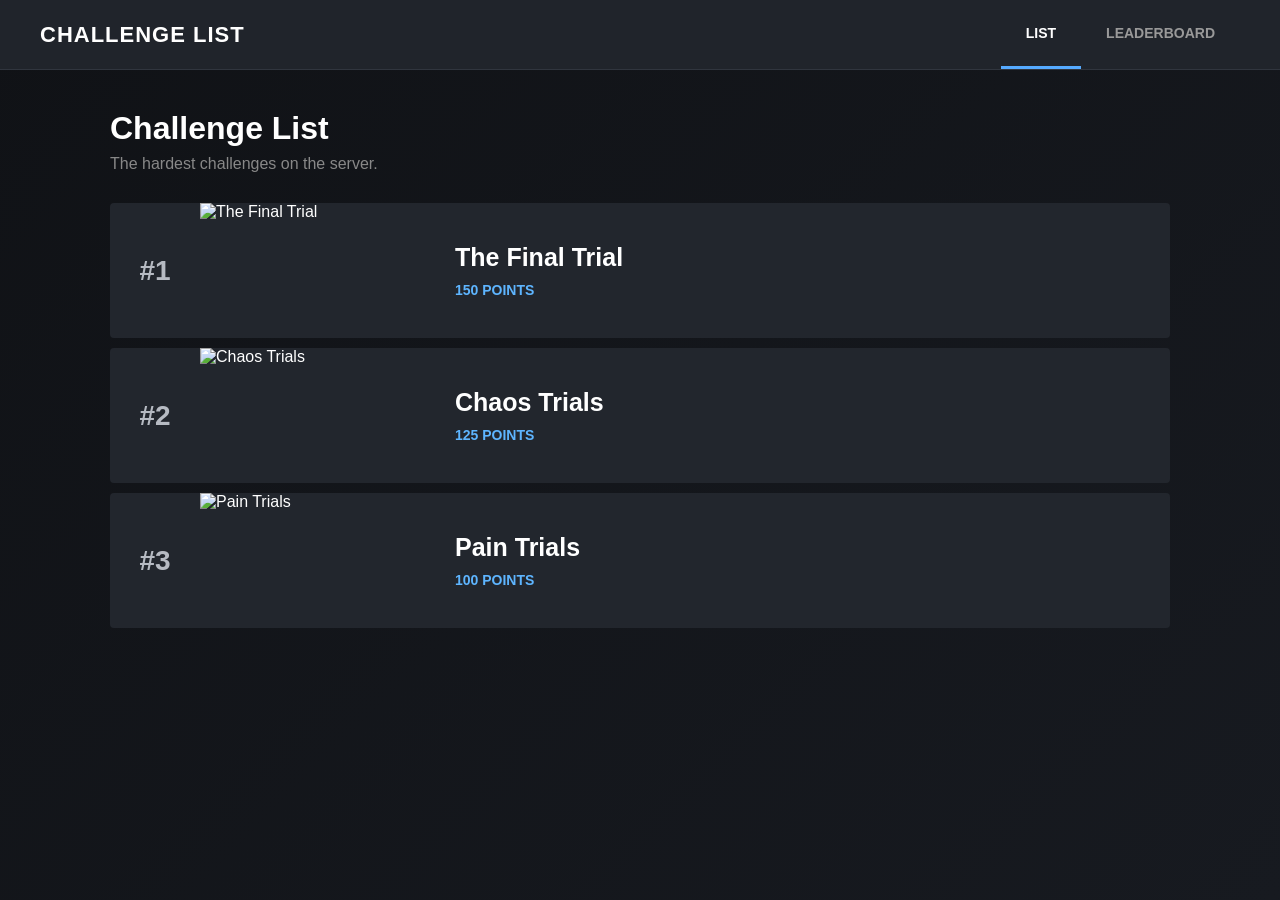
==== challengelist/index.html @ 8e56718d "ftesting stuff" ====
<!DOCTYPE html>
<html lang="en">
<head>
    <meta charset="UTF-8">
    <meta name="viewport" content="width=device-width, initial-scale=1.0">

    <title>Challenge List</title>

    <link rel="stylesheet" href="style.css">
</head>

<body>

<header>
    <div class="site-title">
        CHALLENGE LIST
    </div>

    <nav>
        <button class="nav-button active" data-page="list">
            LIST
        </button>

        <button class="nav-button" data-page="leaderboard">
            LEADERBOARD
        </button>
    </nav>
</header>


<main>

    <!-- LEVEL LIST -->
    <section id="list-page" class="page active-page">

        <div class="page-header">
            <h1>Challenge List</h1>
            <p>The hardest challenges on the server.</p>
        </div>

        <div id="level-list"></div>

    </section>


    <!-- PLAYER LEADERBOARD -->
    <section id="leaderboard-page" class="page">

        <div class="page-header">
            <h1>Leaderboard</h1>
            <p>Top players ranked by points.</p>
        </div>

        <div id="player-list"></div>

    </section>

</main>


<script src="script.js"></script>

</body>
</html>
---- challengelist/style.css ----
* {
    box-sizing: border-box;
}

body {
    margin: 0;

    background:
        linear-gradient(
            135deg,
            #101216,
            #171a20
        );

    color: white;

    font-family:
        Arial,
        Helvetica,
        sans-serif;

    min-height: 100vh;
}


/* =========================
   HEADER
========================= */

header {
    height: 70px;

    background: #20242b;

    display: flex;
    align-items: center;
    justify-content: space-between;

    padding: 0 40px;

    border-bottom: 1px solid #30353e;
}

.site-title {
    font-size: 22px;
    font-weight: 800;

    letter-spacing: 1px;
}

nav {
    height: 100%;

    display: flex;
}

.nav-button {
    border: none;
    background: transparent;

    color: #999;

    font-size: 14px;
    font-weight: bold;

    padding: 0 25px;

    cursor: pointer;

    border-bottom: 3px solid transparent;

    transition: 0.15s;
}

.nav-button:hover {
    color: white;
}

.nav-button.active {
    color: white;

    border-bottom-color: #55aaff;
}


/* =========================
   PAGE
========================= */

main {
    width: 100%;

    max-width: 1100px;

    margin: auto;

    padding: 40px 20px;
}

.page {
    display: none;
}

.page.active-page {
    display: block;
}

.page-header {
    margin-bottom: 30px;
}

.page-header h1 {
    margin: 0;

    font-size: 32px;
}

.page-header p {
    margin-top: 8px;

    color: #888;
}


/* =========================
   LEVEL LIST
========================= */

.level-card {
    height: 135px;

    display: flex;
    align-items: center;

    background: #22262d;

    margin-bottom: 10px;

    border-radius: 4px;

    overflow: hidden;

    transition:
        background 0.15s,
        transform 0.15s;
}

.level-card:hover {
    background: #292e36;

    transform: translateX(4px);
}


/* RANK */

.level-rank {
    width: 90px;

    flex-shrink: 0;

    text-align: center;

    font-size: 28px;
    font-weight: bold;

    color: #b6bac2;
}


/* IMAGE */

.level-image {
    width: 230px;
    height: 135px;

    object-fit: cover;

    flex-shrink: 0;
}


/* LEVEL INFORMATION */

.level-info {
    flex: 1;

    padding: 20px 25px;
}

.level-name {
    font-size: 25px;

    font-weight: bold;

    margin-bottom: 10px;
}

.level-points {
    color: #5eb5ff;

    font-size: 14px;

    font-weight: bold;
}


/* =========================
   PLAYER LEADERBOARD
========================= */

.player-card {
    height: 75px;

    display: flex;
    align-items: center;

    background: #22262d;

    border-bottom: 1px solid #30353e;

    padding: 0 25px;
}

.player-card:hover {
    background: #292e36;
}

.player-rank {
    width: 90px;

    font-size: 22px;

    font-weight: bold;

    color: #aaa;
}

.player-name {
    flex: 1;

    font-size: 19px;

    font-weight: bold;
}

.player-points {
    font-size: 17px;

    color: #5eb5ff;

    font-weight: bold;
}


/* =========================
   TOP 3
========================= */

.player-card:nth-child(1) .player-rank {
    color: #ffd54a;
}

.player-card:nth-child(2) .player-rank {
    color: #c8c8c8;
}

.player-card:nth-child(3) .player-rank {
    color: #cd7f32;
}


/* =========================
   MOBILE
========================= */

@media (max-width: 700px) {

    header {
        padding: 0 15px;
    }

    .site-title {
        font-size: 15px;
    }

    .nav-button {
        padding: 0 10px;

        font-size: 12px;
    }

    .level-card {
        height: 95px;
    }

    .level-rank {
        width: 55px;

        font-size: 19px;
    }

    .level-image {
        width: 130px;
        height: 95px;
    }

    .level-info {
        padding: 10px;
    }

    .level-name {
        font-size: 17px;
    }

    .level-points {
        font-size: 11px;
    }
}
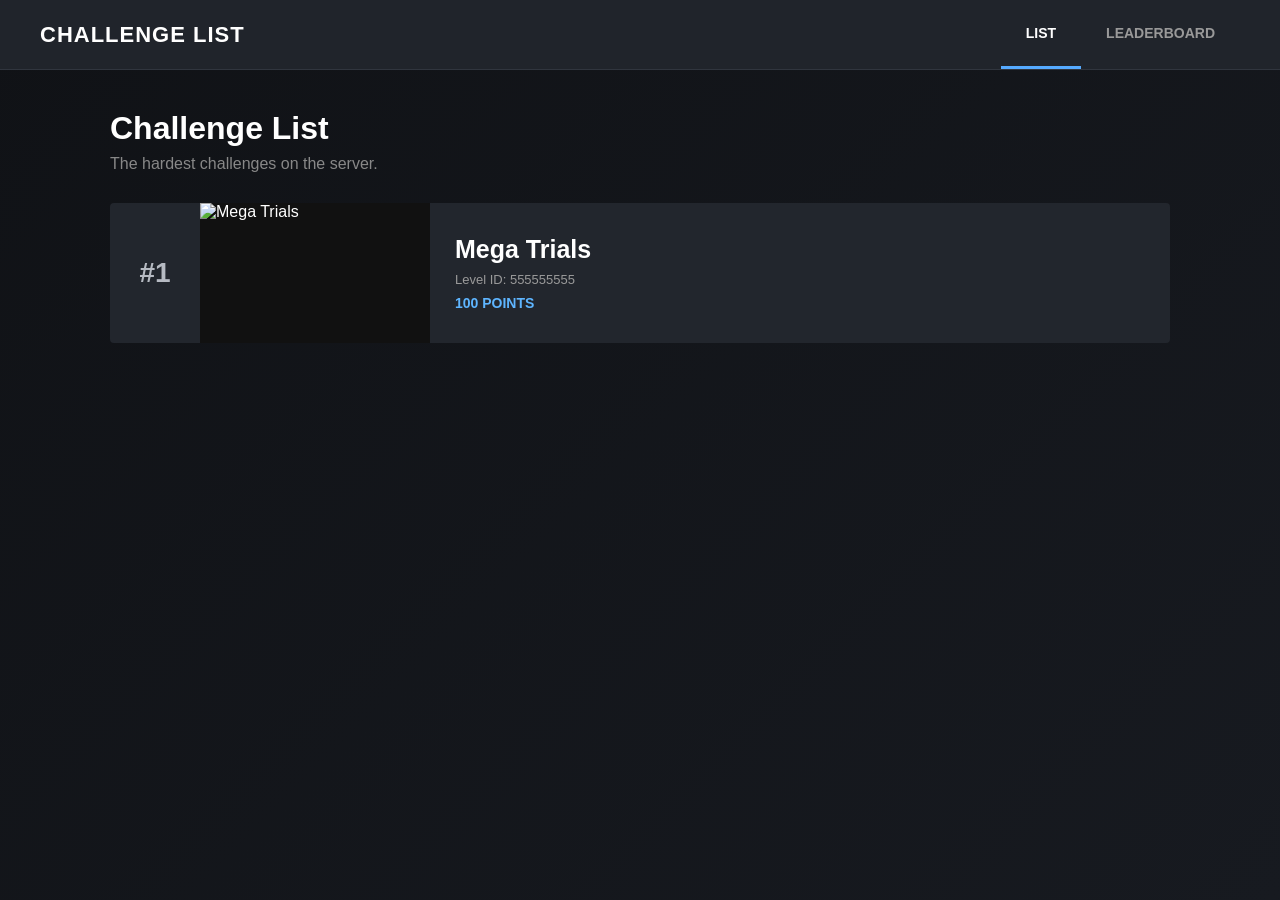
==== commit 89f38f47: "test 2" ====
--- a/challengelist/index.html
+++ b/challengelist/index.html
@@ -27,10 +27,8 @@
     </nav>
 </header>
 
-
 <main>
 
-    <!-- LEVEL LIST -->
     <section id="list-page" class="page active-page">
 
         <div class="page-header">
@@ -42,13 +40,11 @@
 
     </section>
 
-
-    <!-- PLAYER LEADERBOARD -->
     <section id="leaderboard-page" class="page">
 
         <div class="page-header">
             <h1>Leaderboard</h1>
-            <p>Top players ranked by points.</p>
+            <p>Top players ranked by challenge points.</p>
         </div>
 
         <div id="player-list"></div>
@@ -57,7 +53,6 @@
 
 </main>
 
-
 <script src="script.js"></script>
 
 </body>
--- a/challengelist/style.css
+++ b/challengelist/style.css
@@ -39,6 +39,10 @@
     padding: 0 40px;
 
     border-bottom: 1px solid #30353e;
+
+    position: sticky;
+    top: 0;
+    z-index: 100;
 }
 
 .site-title {
@@ -127,7 +131,7 @@
 ========================= */
 
 .level-card {
-    height: 135px;
+    height: 140px;
 
     display: flex;
     align-items: center;
@@ -172,11 +176,13 @@
 
 .level-image {
     width: 230px;
-    height: 135px;
+    height: 140px;
 
     object-fit: cover;
 
     flex-shrink: 0;
+
+    background: #111;
 }
 
 
@@ -193,7 +199,15 @@
 
     font-weight: bold;
 
-    margin-bottom: 10px;
+    margin-bottom: 8px;
+}
+
+.level-id {
+    color: #9a9a9a;
+
+    font-size: 13px;
+
+    margin-bottom: 8px;
 }
 
 .level-points {
@@ -210,7 +224,7 @@
 ========================= */
 
 .player-card {
-    height: 75px;
+    min-height: 75px;
 
     display: flex;
     align-items: center;
@@ -220,6 +234,8 @@
     border-bottom: 1px solid #30353e;
 
     padding: 0 25px;
+
+    transition: background 0.15s;
 }
 
 .player-card:hover {
@@ -271,6 +287,23 @@
 
 
 /* =========================
+   ERROR MESSAGE
+========================= */
+
+.error-message {
+    padding: 20px;
+
+    background: #3a1d22;
+
+    color: #ff8a98;
+
+    border: 1px solid #6c2c36;
+
+    border-radius: 4px;
+}
+
+
+/* =========================
    MOBILE
 ========================= */
 
@@ -290,8 +323,12 @@
         font-size: 12px;
     }
 
+    main {
+        padding: 25px 10px;
+    }
+
     .level-card {
-        height: 95px;
+        height: 100px;
     }
 
     .level-rank {
@@ -302,7 +339,7 @@
 
     .level-image {
         width: 130px;
-        height: 95px;
+        height: 100px;
     }
 
     .level-info {
@@ -311,9 +348,33 @@
 
     .level-name {
         font-size: 17px;
+        margin-bottom: 5px;
+    }
+
+    .level-id {
+        font-size: 11px;
+        margin-bottom: 5px;
     }
 
     .level-points {
         font-size: 11px;
     }
+
+    .player-card {
+        padding: 0 12px;
+    }
+
+    .player-rank {
+        width: 55px;
+
+        font-size: 17px;
+    }
+
+    .player-name {
+        font-size: 16px;
+    }
+
+    .player-points {
+        font-size: 14px;
+    }
 }
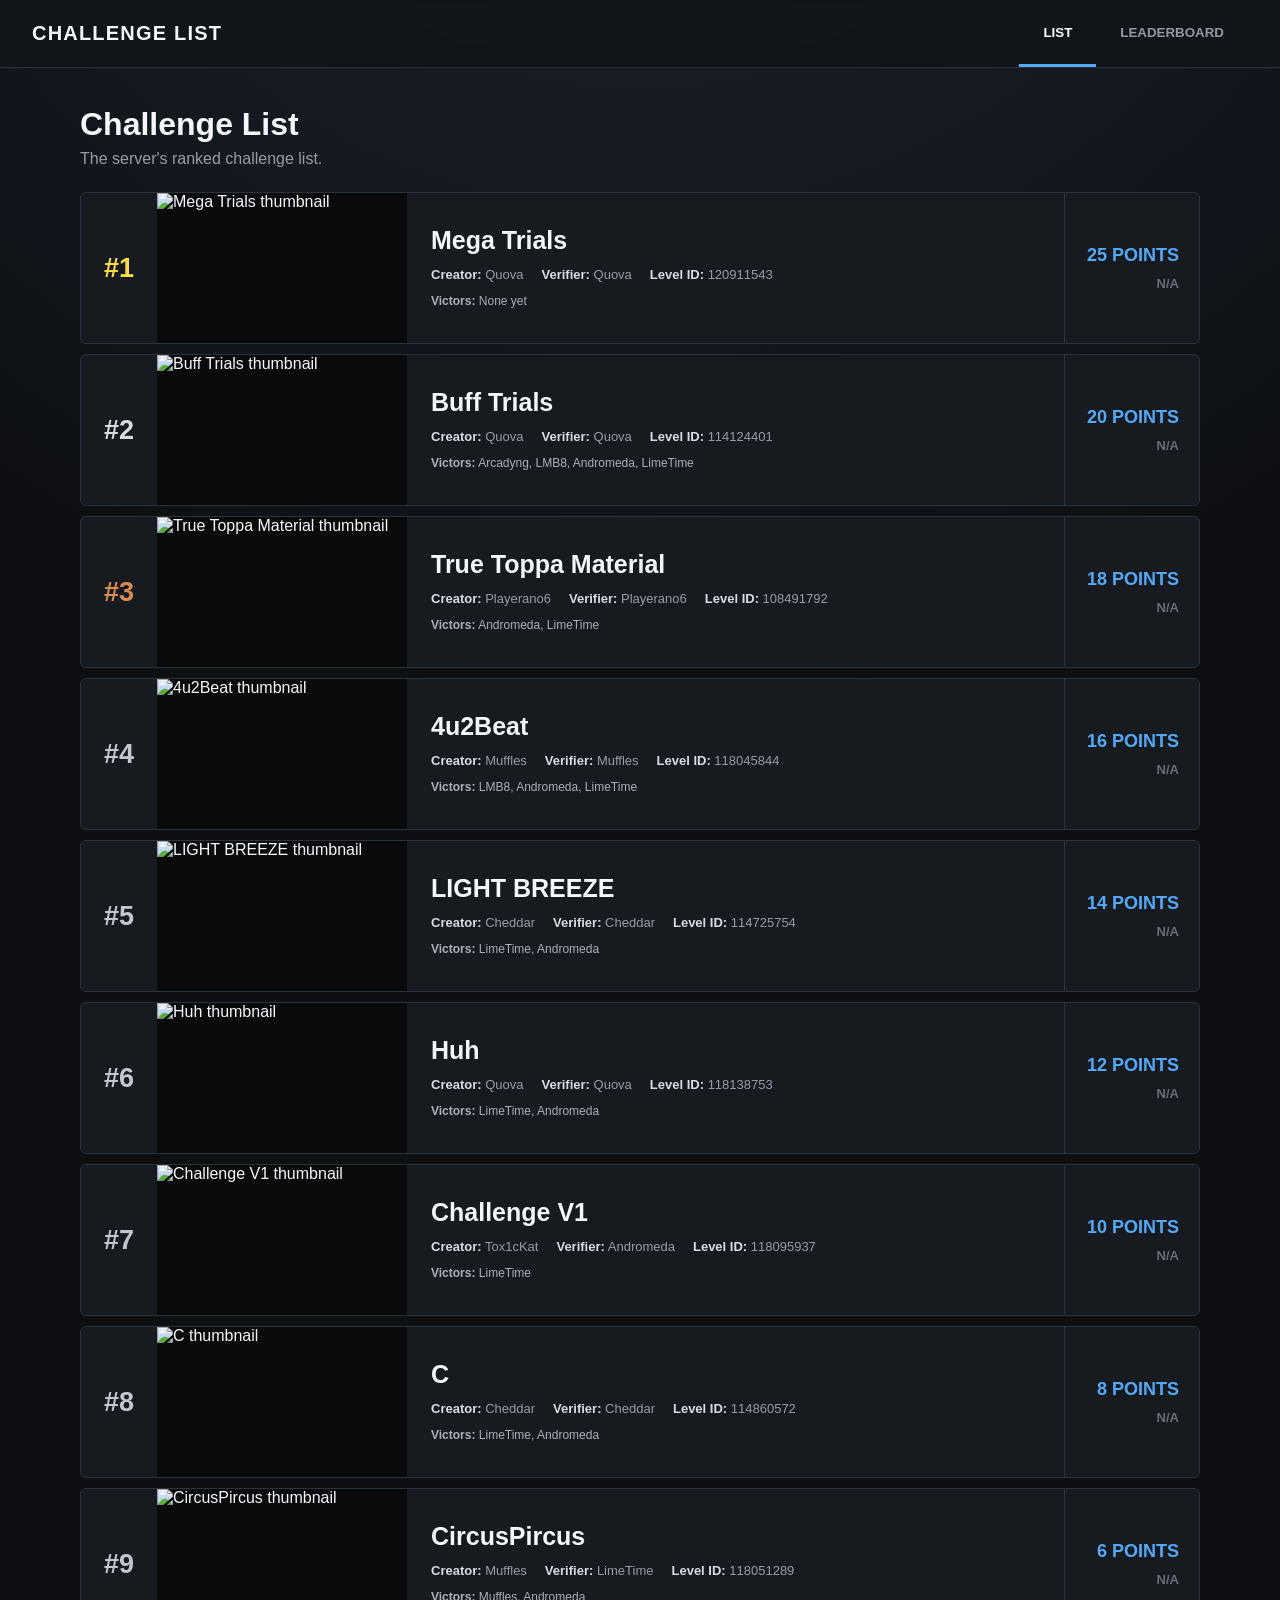
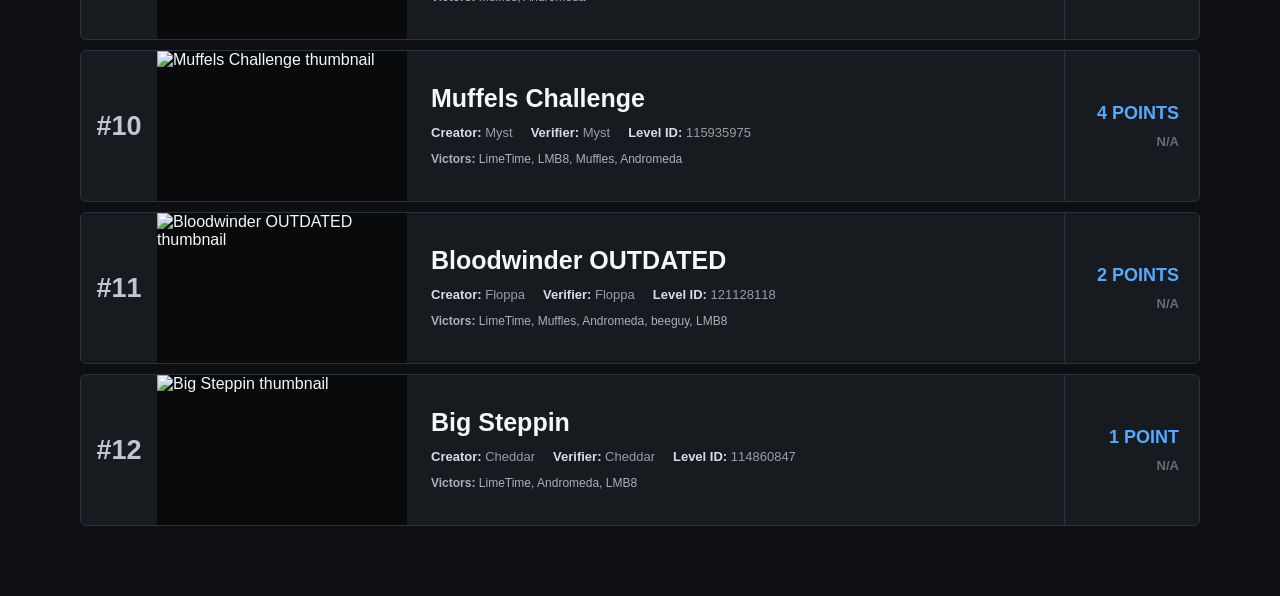
==== commit 909e3253: "V1" ====
--- a/challengelist/index.html
+++ b/challengelist/index.html
@@ -3,57 +3,40 @@
 <head>
     <meta charset="UTF-8">
     <meta name="viewport" content="width=device-width, initial-scale=1.0">
-
     <title>Challenge List</title>
-
     <link rel="stylesheet" href="style.css">
 </head>
-
 <body>
 
-<header>
-    <div class="site-title">
-        CHALLENGE LIST
-    </div>
+<header class="topbar">
+    <div class="brand">CHALLENGE LIST</div>
 
-    <nav>
-        <button class="nav-button active" data-page="list">
-            LIST
-        </button>
-
-        <button class="nav-button" data-page="leaderboard">
-            LEADERBOARD
-        </button>
+    <nav class="tabs" aria-label="Main navigation">
+        <button class="nav-button active" data-page="list">LIST</button>
+        <button class="nav-button" data-page="leaderboard">LEADERBOARD</button>
     </nav>
 </header>
 
 <main>
-
     <section id="list-page" class="page active-page">
-
         <div class="page-header">
             <h1>Challenge List</h1>
-            <p>The hardest challenges on the server.</p>
+            <p>The server's ranked challenge list.</p>
         </div>
 
         <div id="level-list"></div>
-
     </section>
 
     <section id="leaderboard-page" class="page">
-
         <div class="page-header">
             <h1>Leaderboard</h1>
-            <p>Top players ranked by challenge points.</p>
+            <p>Points are calculated automatically from completed challenges.</p>
         </div>
 
-        <div id="player-list"></div>
-
+        <div id="player-list" class="leaderboard"></div>
     </section>
-
 </main>
 
 <script src="script.js"></script>
-
 </body>
-</html>+</html>
--- a/challengelist/style.css
+++ b/challengelist/style.css
@@ -2,78 +2,65 @@
     box-sizing: border-box;
 }
 
+:root {
+    --bg: #0d0f12;
+    --panel: #171a1f;
+    --panel-hover: #1d2128;
+    --border: #2c323b;
+    --text: #f5f7fa;
+    --muted: #979da7;
+    --blue: #55aaff;
+    --gold: #ffd43b;
+}
+
+html {
+    background: var(--bg);
+}
+
 body {
     margin: 0;
-
+    min-height: 100vh;
+    color: var(--text);
     background:
-        linear-gradient(
-            135deg,
-            #101216,
-            #171a20
-        );
-
-    color: white;
-
-    font-family:
-        Arial,
-        Helvetica,
-        sans-serif;
-
-    min-height: 100vh;
-}
-
-
-/* =========================
-   HEADER
-========================= */
-
-header {
-    height: 70px;
-
-    background: #20242b;
-
-    display: flex;
-    align-items: center;
-    justify-content: space-between;
-
-    padding: 0 40px;
-
-    border-bottom: 1px solid #30353e;
-
+        radial-gradient(circle at 50% -20%, #202735 0, transparent 42%),
+        var(--bg);
+    font-family: Arial, Helvetica, sans-serif;
+}
+
+.topbar {
+    height: 68px;
+    padding: 0 32px;
     position: sticky;
     top: 0;
     z-index: 100;
-}
-
-.site-title {
-    font-size: 22px;
+    display: flex;
+    align-items: center;
+    justify-content: space-between;
+    background: rgba(18, 21, 26, .96);
+    border-bottom: 1px solid var(--border);
+    backdrop-filter: blur(10px);
+}
+
+.brand {
+    font-size: 20px;
+    font-weight: 900;
+    letter-spacing: 1.2px;
+}
+
+.tabs {
+    height: 100%;
+    display: flex;
+}
+
+.nav-button {
+    height: 100%;
+    border: 0;
+    border-bottom: 3px solid transparent;
+    padding: 0 24px;
+    color: #9298a1;
+    background: transparent;
     font-weight: 800;
-
-    letter-spacing: 1px;
-}
-
-nav {
-    height: 100%;
-
-    display: flex;
-}
-
-.nav-button {
-    border: none;
-    background: transparent;
-
-    color: #999;
-
-    font-size: 14px;
-    font-weight: bold;
-
-    padding: 0 25px;
-
     cursor: pointer;
-
-    border-bottom: 3px solid transparent;
-
-    transition: 0.15s;
 }
 
 .nav-button:hover {
@@ -82,23 +69,13 @@
 
 .nav-button.active {
     color: white;
-
-    border-bottom-color: #55aaff;
-}
-
-
-/* =========================
-   PAGE
-========================= */
+    border-bottom-color: var(--blue);
+}
 
 main {
-    width: 100%;
-
-    max-width: 1100px;
-
-    margin: auto;
-
-    padding: 40px 20px;
+    width: min(1120px, calc(100% - 30px));
+    margin: 0 auto;
+    padding: 38px 0 60px;
 }
 
 .page {
@@ -110,271 +87,281 @@
 }
 
 .page-header {
-    margin-bottom: 30px;
+    margin: 0 0 24px;
 }
 
 .page-header h1 {
     margin: 0;
-
     font-size: 32px;
 }
 
 .page-header p {
-    margin-top: 8px;
-
-    color: #888;
-}
-
-
-/* =========================
-   LEVEL LIST
-========================= */
+    margin: 7px 0 0;
+    color: var(--muted);
+}
+
+/* LEVEL CARDS */
 
 .level-card {
-    height: 140px;
-
+    min-height: 150px;
+    margin-bottom: 10px;
+    display: grid;
+    grid-template-columns: 76px 250px minmax(0, 1fr) auto;
+    align-items: stretch;
+    overflow: hidden;
+    border: 1px solid var(--border);
+    border-radius: 6px;
+    background: var(--panel);
+    transition: transform .12s ease, background .12s ease, border-color .12s ease;
+}
+
+.level-card:hover {
+    transform: translateX(3px);
+    background: var(--panel-hover);
+    border-color: #3b4350;
+}
+
+.level-rank {
     display: flex;
     align-items: center;
-
-    background: #22262d;
-
+    justify-content: center;
+    font-size: 27px;
+    font-weight: 900;
+    color: #c3c7cd;
+}
+
+.level-card.rank-1 .level-rank {
+    color: #ffdc49;
+}
+
+.level-card.rank-2 .level-rank {
+    color: #d8dbe0;
+}
+
+.level-card.rank-3 .level-rank {
+    color: #d68c52;
+}
+
+.level-image-wrap {
+    width: 250px;
+    height: 150px;
+    background: #090a0c;
+    overflow: hidden;
+}
+
+.level-image {
+    width: 100%;
+    height: 100%;
+    display: block;
+    object-fit: cover;
+    object-position: center;
+}
+
+.level-info {
+    min-width: 0;
+    padding: 20px 24px;
+    display: flex;
+    flex-direction: column;
+    justify-content: center;
+}
+
+.level-name {
     margin-bottom: 10px;
-
-    border-radius: 4px;
-
+    font-size: 25px;
+    font-weight: 900;
+    overflow-wrap: anywhere;
+}
+
+.level-meta {
+    display: flex;
+    flex-wrap: wrap;
+    gap: 6px 18px;
+    color: var(--muted);
+    font-size: 13px;
+    line-height: 1.5;
+}
+
+.level-meta strong {
+    color: #d9dde3;
+}
+
+.level-victors {
+    margin-top: 9px;
+    color: #aab0b8;
+    font-size: 12px;
+    line-height: 1.45;
+}
+
+.level-side {
+    min-width: 135px;
+    padding: 18px 20px;
+    display: flex;
+    flex-direction: column;
+    align-items: flex-end;
+    justify-content: center;
+    border-left: 1px solid var(--border);
+}
+
+.level-points {
+    color: var(--blue);
+    font-size: 18px;
+    font-weight: 900;
+    white-space: nowrap;
+}
+
+.video-link {
+    margin-top: 10px;
+    color: #ff4d4d;
+    font-size: 13px;
+    font-weight: 800;
+    text-decoration: none;
+}
+
+.video-link:hover {
+    text-decoration: underline;
+}
+
+.video-link.disabled {
+    color: #666d77;
+    cursor: default;
+}
+
+/* LEADERBOARD */
+
+.leaderboard {
     overflow: hidden;
-
-    transition:
-        background 0.15s,
-        transform 0.15s;
-}
-
-.level-card:hover {
-    background: #292e36;
-
-    transform: translateX(4px);
-}
-
-
-/* RANK */
-
-.level-rank {
-    width: 90px;
-
-    flex-shrink: 0;
-
-    text-align: center;
-
-    font-size: 28px;
-    font-weight: bold;
-
-    color: #b6bac2;
-}
-
-
-/* IMAGE */
-
-.level-image {
-    width: 230px;
-    height: 140px;
-
-    object-fit: cover;
-
-    flex-shrink: 0;
-
-    background: #111;
-}
-
-
-/* LEVEL INFORMATION */
-
-.level-info {
-    flex: 1;
-
-    padding: 20px 25px;
-}
-
-.level-name {
-    font-size: 25px;
-
-    font-weight: bold;
-
-    margin-bottom: 8px;
-}
-
-.level-id {
-    color: #9a9a9a;
-
-    font-size: 13px;
-
-    margin-bottom: 8px;
-}
-
-.level-points {
-    color: #5eb5ff;
-
-    font-size: 14px;
-
-    font-weight: bold;
-}
-
-
-/* =========================
-   PLAYER LEADERBOARD
-========================= */
+    border: 1px solid var(--border);
+    border-radius: 6px;
+}
 
 .player-card {
-    min-height: 75px;
-
-    display: flex;
+    min-height: 76px;
+    padding: 0 24px;
+    display: grid;
+    grid-template-columns: 78px 1fr auto;
+    gap: 12px;
     align-items: center;
-
-    background: #22262d;
-
-    border-bottom: 1px solid #30353e;
-
-    padding: 0 25px;
-
-    transition: background 0.15s;
+    background: var(--panel);
+    border-bottom: 1px solid var(--border);
+}
+
+.player-card:last-child {
+    border-bottom: 0;
 }
 
 .player-card:hover {
-    background: #292e36;
+    background: var(--panel-hover);
 }
 
 .player-rank {
-    width: 90px;
-
     font-size: 22px;
-
-    font-weight: bold;
-
-    color: #aaa;
+    font-weight: 900;
+    color: #adb2ba;
+}
+
+.player-card:nth-child(1) .player-rank {
+    color: #ffdc49;
+}
+
+.player-card:nth-child(2) .player-rank {
+    color: #d8dbe0;
+}
+
+.player-card:nth-child(3) .player-rank {
+    color: #d68c52;
 }
 
 .player-name {
-    flex: 1;
-
     font-size: 19px;
-
-    font-weight: bold;
+    font-weight: 800;
 }
 
 .player-points {
+    color: var(--blue);
     font-size: 17px;
-
-    color: #5eb5ff;
-
-    font-weight: bold;
-}
-
-
-/* =========================
-   TOP 3
-========================= */
-
-.player-card:nth-child(1) .player-rank {
-    color: #ffd54a;
-}
-
-.player-card:nth-child(2) .player-rank {
-    color: #c8c8c8;
-}
-
-.player-card:nth-child(3) .player-rank {
-    color: #cd7f32;
-}
-
-
-/* =========================
-   ERROR MESSAGE
-========================= */
+    font-weight: 900;
+}
 
 .error-message {
-    padding: 20px;
-
-    background: #3a1d22;
-
-    color: #ff8a98;
-
-    border: 1px solid #6c2c36;
-
-    border-radius: 4px;
-}
-
-
-/* =========================
-   MOBILE
-========================= */
-
-@media (max-width: 700px) {
-
-    header {
-        padding: 0 15px;
-    }
-
-    .site-title {
+    padding: 18px;
+    color: #ff98a5;
+    background: #391b21;
+    border: 1px solid #6c3039;
+    border-radius: 6px;
+}
+
+@media (max-width: 760px) {
+    .topbar {
+        padding: 0 14px;
+    }
+
+    .brand {
         font-size: 15px;
     }
 
     .nav-button {
-        padding: 0 10px;
-
+        padding: 0 11px;
         font-size: 12px;
     }
 
     main {
-        padding: 25px 10px;
+        width: min(100% - 18px, 1120px);
+        padding-top: 24px;
     }
 
     .level-card {
-        height: 100px;
+        min-height: 105px;
+        grid-template-columns: 48px 125px minmax(0, 1fr);
     }
 
     .level-rank {
-        width: 55px;
-
-        font-size: 19px;
-    }
-
-    .level-image {
-        width: 130px;
-        height: 100px;
+        font-size: 18px;
+    }
+
+    .level-image-wrap {
+        width: 125px;
+        height: 105px;
     }
 
     .level-info {
-        padding: 10px;
+        padding: 10px 12px;
     }
 
     .level-name {
+        margin-bottom: 6px;
         font-size: 17px;
-        margin-bottom: 5px;
-    }
-
-    .level-id {
+    }
+
+    .level-meta {
+        gap: 2px 10px;
         font-size: 11px;
-        margin-bottom: 5px;
+    }
+
+    .level-victors {
+        display: none;
+    }
+
+    .level-side {
+        grid-column: 1 / -1;
+        min-height: 42px;
+        padding: 7px 12px;
+        flex-direction: row;
+        justify-content: flex-end;
+        gap: 15px;
+        border-left: 0;
+        border-top: 1px solid var(--border);
     }
 
     .level-points {
-        font-size: 11px;
+        font-size: 13px;
+    }
+
+    .video-link {
+        margin-top: 0;
     }
 
     .player-card {
+        grid-template-columns: 52px 1fr auto;
         padding: 0 12px;
     }
-
-    .player-rank {
-        width: 55px;
-
-        font-size: 17px;
-    }
-
-    .player-name {
-        font-size: 16px;
-    }
-
-    .player-points {
-        font-size: 14px;
-    }
-}+}
